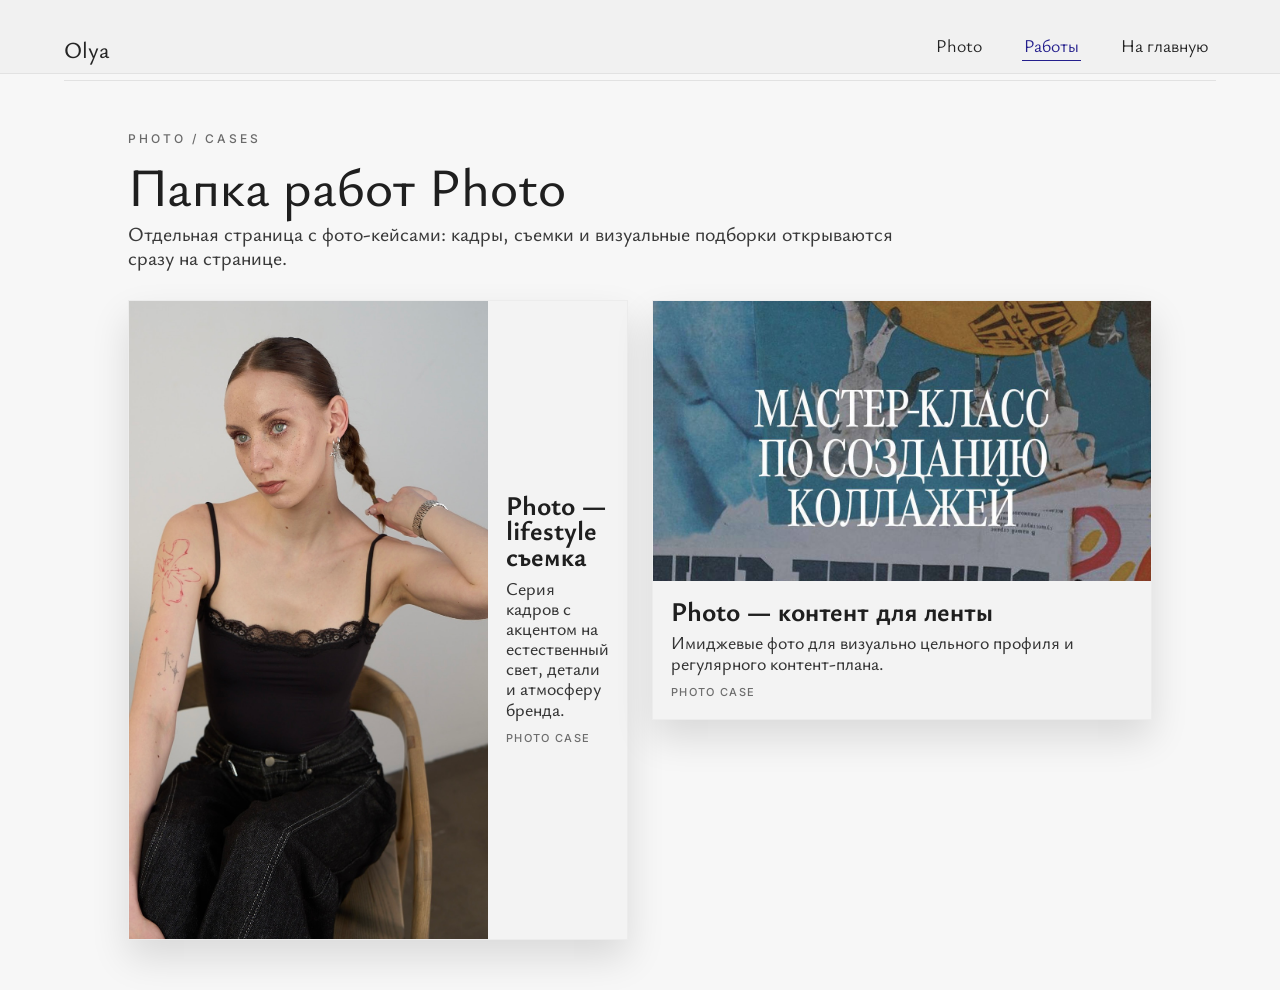
==== photo.html @ 9d99ed97 "Add Photo and Video portfolio pages with separate JSON feeds" ====
<!DOCTYPE html>
<html lang="ru">
<head>
  <meta charset="UTF-8" />
  <meta name="viewport" content="width=device-width, initial-scale=1.0" />
  <title>Photo — Olya Portfolio</title>

  <link rel="preconnect" href="https://fonts.googleapis.com">
  <link rel="preconnect" href="https://fonts.gstatic.com" crossorigin>
  <link href="https://fonts.googleapis.com/css2?family=ABeeZee:ital@0;1&family=Abel&family=Bad+Script&family=Caveat:wght@400&family=Golos+Text:wght@400;500;600;700&family=Great+Vibes&family=Inter:wght@300;400;500;600;700&family=Kristi&family=Manrope:wght@300;400;500;600;700&family=Marck+Script&family=Neucha&family=Onest:wght@300;400;500;600;700&family=Ysabeau:ital,wght@0,1..1000;1,1..1000&display=swap" rel="stylesheet">
  <link rel="stylesheet" href="styles.css" />
</head>
<body>
  <div class="page">
    <header class="site-header" id="photo-home" data-section>
      <div class="logo">Olya</div>

      <nav class="main-nav" aria-label="Меню страницы Photo">
        <a class="active" href="#photo-home">Photo</a>
        <a href="#photo-works">Работы</a>
        <a href="./index.html">На главную</a>
      </nav>
    </header>

    <main>
      <section class="surf-works reveal" id="photo-works" data-section>
        <div class="section-head">
          <p class="section-kicker">PHOTO / CASES</p>
          <h1>Папка работ Photo</h1>
          <p class="section-text">Отдельная страница с фото-кейсами: кадры, съемки и визуальные подборки открываются сразу на странице.</p>
        </div>

        <div class="surf-grid" id="works-grid" data-works-json="./data/photo-works.json" data-case-label="PHOTO CASE" aria-live="polite"></div>
      </section>
    </main>
  </div>

  <script src="script.js"></script>
</body>
</html>
---- styles.css ----
* {
  box-sizing: border-box;
}

:root {
  --bg: #f7f7f7;
  --text: #1f1f1f;
  --line: #e2e2e2;
  --accent: #221a98;
  --muted: #767676;
  --folder: #a7cce9;
  --header-height: 74px;
  --side-gap: clamp(20px, 5vw, 80px);
  --quote-inset: clamp(16px, 1.5vw, 28px);
}

html,
body {
  margin: 0;
  padding: 0;
  background: var(--bg);
  color: var(--text);
}

body {
  font-family: 'Ysabeau', sans-serif;
  font-weight: 500;
}

.page {
  width: 100%;
  margin: 0;
  min-height: 100vh;
  background: var(--bg);
  padding: 0 var(--side-gap) 40px;
}



.site-header {
  position: sticky;
  top: 0;
  z-index: 20;
  height: var(--header-height);
  display: flex;
  align-items: flex-end;
  justify-content: space-between;
  border-bottom: 1px solid var(--line);
  width: 100vw;
  margin-left: calc(50% - 50vw);
  padding: 0 calc(var(--side-gap) + 6px) 12px var(--side-gap);
  background: rgba(239, 239, 239, 0.75);
  backdrop-filter: blur(0);
  transition: background 0.25s ease, box-shadow 0.25s ease, backdrop-filter 0.25s ease;
}

.site-header.is-scrolled {
  background: rgba(239, 239, 239, 0.94);
  backdrop-filter: blur(7px);
  box-shadow: 0 10px 24px rgba(0, 0, 0, 0.12);
}

.logo {
  font-size: 23px;
  color: #252525;
  line-height: 1;
  padding-top: 4px;
}

.main-nav {
  display: flex;
  gap: 38px;
  align-items: center;
}

.main-nav a {
  font-size: 18px;
  font-weight: 400;
  color: #242424;
  text-decoration: none;
  line-height: 1;
  padding: 6px 2px;
  border-bottom: 1px solid transparent;
  transition: color 0.22s ease, border-color 0.22s ease;
}

.main-nav a:hover,
.main-nav a.active {
  color: #241f8d;
  border-bottom-color: #241f8d;
}

.hero {
  display: flex;
  justify-content: space-between;
  align-items: flex-start;
  padding: 56px 20px 0 110px;
  min-height: 760px;
  scroll-margin-top: calc(var(--header-height) + 20px);
}

.hero-main {
  position: relative;
  width: 900px;
  height: 670px;
}

.photo-window {
  position: absolute;
  left: 78px;
  top: 54px;
  width: 470px;
  background: #f7f7f7;
  box-shadow: 0 30px 48px rgba(0, 0, 0, 0.14);
}

.window-bar {
  position: relative;
  height: 30px;
  background: #e6e6e6;
  display: flex;
  align-items: center;
  padding-left: 13px;
}

.dot {
  width: 10px;
  height: 10px;
  border-radius: 50%;
  margin-right: 7px;
  display: inline-block;
}

.dot.red { background: #f16d5c; }
.dot.yellow { background: #f2be4d; }
.dot.green { background: #68c25d; }

.window-title {
  position: absolute;
  left: 50%;
  transform: translateX(-50%);
  top: 8px;
  font-family: "Inter", sans-serif;
  font-size: 8px;
  font-weight: 300;
  letter-spacing: 0.08em;
  color: #aaa;
  white-space: nowrap;
}

.portrait {
  width: 100%;
  height: 585px;
  overflow: hidden;
  background: #cfcfcf;
}

.portrait img {
  width: 100%;
  height: 100%;
  object-fit: contain;
  display: block;
}

.portrait-placeholder {
  width: 100%;
  height: 100%;
  background:
    radial-gradient(circle at 50% 30%, rgba(255, 255, 255, 0.85) 0 8%, transparent 9%),
    radial-gradient(circle at 43% 33%, rgba(255, 255, 255, 0.55) 0 2%, transparent 3%),
    radial-gradient(circle at 57% 33%, rgba(255, 255, 255, 0.55) 0 2%, transparent 3%),
    linear-gradient(180deg, rgba(255, 255, 255, 0.16), rgba(0, 0, 0, 0.1)),
    linear-gradient(135deg, #cfcfcf 0%, #9f9f9f 100%);
  filter: grayscale(1);
}

.hero-yep {
  position: absolute;
  top: -18px;
  left: 350px;
  font-family: "Great Vibes", cursive;
  font-size: 190px;
  line-height: 0.9;
  color: var(--accent);
  text-shadow: 4px 4px 0 rgba(20, 14, 90, 0.22);
  z-index: 2;
  will-change: transform;
}

.hero-about {
  position: absolute;
  left: 560px;
  top: 542px;
  width: 310px;
  will-change: transform;
}

.hero-about-title {
  font-family: "Great Vibes", cursive;
  font-size: 76px;
  line-height: 0.95;
  color: var(--accent);
  text-shadow: 2px 2px 0 rgba(20, 14, 90, 0.15);
  margin-bottom: 4px;
}

.hero-about-subtitle {
  display: flex;
  align-items: baseline;
  flex-wrap: wrap;
  gap: 5px;
  max-width: 290px;
}

.hero-kristi {
  font-family: "Manrope", sans-serif;
  font-size: 20px;
  line-height: 0.98;
  color: #666;
  font-weight: 400;
}
.hero-abel {
  font-family: "Abel", sans-serif;
  font-size: 16px;
  color: var(--muted);
  line-height: 1;
}

.hero-folders {
  width: 160px;
  padding-top: 52px;
  display: flex;
  flex-direction: column;
  gap: 46px;
  align-items: center;
}

.folder {
  width: 120px;
  text-align: center;
  border: 0;
  background: transparent;
  padding: 0;
  cursor: pointer;
  transition: transform 0.22s ease;
}

.folder:hover {
  transform: translateY(-4px);
}

.folder-icon {
  width: 62px;
  height: 46px;
  margin: 0 auto 10px;
  position: relative;
  background: var(--folder);
  border-radius: 7px 7px 8px 8px;
  box-shadow: 0 8px 16px rgba(0, 0, 0, 0.14);
  transition: box-shadow 0.22s ease, transform 0.22s ease;
  display: block;
}

.folder:hover .folder-icon,
.folder:focus-visible .folder-icon {
  transform: translateY(-2px);
  box-shadow: 0 16px 28px rgba(0, 0, 0, 0.2);
}

.folder-icon::before {
  content: "";
  position: absolute;
  top: -7px;
  left: 0;
  width: 22px;
  height: 10px;
  background: var(--folder);
  border-radius: 6px 6px 0 0;
}

.folder-name {
  font-family: "Inter", sans-serif;
  font-size: 14px;
  letter-spacing: 0.08em;
  color: #2a2a2a;
}

.about-skills {
  border-top: 1px solid var(--line);
  margin-top: -6px;
  padding: 24px var(--side-gap) 0;
  display: grid;
  grid-template-columns: 315px 1fr;
  column-gap: 140px;
  scroll-margin-top: calc(var(--header-height) + 20px);
}

.about-column h2,
.skills-column h2 {
  margin: 0 0 28px;
  font-size: 36px;
  font-weight: 700;
  color: #1f1f1f;
  line-height: 1;
}

.about-column p {
  margin: 0;
  font-size: 30px;
  line-height: 1.04;
  color: #252525;
}

.skills-list {
  list-style: none;
  margin: 0;
  padding: 0;
}

.skills-list li {
  position: relative;
  margin-bottom: 28px;
  padding-left: 28px;
  font-size: 23px;
  line-height: 1.03;
  color: #2a2a2a;
  max-width: 760px;
}

.skills-list li::before {
  content: "→";
  position: absolute;
  left: 0;
  top: -1px;
  color: var(--folder);
  font-size: 22px;
}

.work-style {
  padding: 42px var(--side-gap) 58px;
  scroll-margin-top: calc(var(--header-height) + 20px);
}

.quote-card {
  margin: 0 var(--quote-inset);
  background: #f6f6f6;
  box-shadow: 0 22px 42px rgba(0, 0, 0, 0.14);
  text-align: center;
  padding: 54px 40px 48px;
}

.quote-label {
  font-family: "Inter", sans-serif;
  font-size: 19px;
  font-weight: 300;
  letter-spacing: 0.16em;
  color: #6e6e6e;
  margin-bottom: 24px;
}

.quote-card blockquote {
  margin: 0;
  font-family: "ABeeZee", sans-serif;
  font-style: italic;
  font-size: 28px;
  line-height: 1.22;
  color: #212121;
}

.contacts {
  border-top: 1px solid var(--line);
  margin: 0;
  padding: 48px var(--side-gap) 0;
  display: flex;
  justify-content: space-between;
  align-items: flex-end;
  scroll-margin-top: calc(var(--header-height) + 20px);
}

.contacts-left { width: 340px; }

.contacts-caption {
  font-family: "Inter", sans-serif;
  font-size: 12px;
  font-weight: 300;
  letter-spacing: 0.35em;
  color: #707070;
  margin-bottom: 28px;
}

.contact-row {
  display: flex;
  align-items: center;
  gap: 14px;
  margin-bottom: 18px;
}

.contact-link {
  text-decoration: none;
  border-radius: 12px;
  padding: 4px;
  margin-left: -4px;
  transition: background-color 0.2s ease;
}

.contact-link:hover,
.contact-link:focus-visible {
  background-color: rgba(167, 204, 233, 0.2);
}

.contact-icon {
  width: 34px;
  height: 34px;
  border-radius: 10px;
  background: var(--folder);
  color: #4f6881;
  display: flex;
  align-items: center;
  justify-content: center;
  font-size: 15px;
  font-family: "Inter", sans-serif;
  box-shadow: 0 8px 14px rgba(0, 0, 0, 0.14);
}

.contact-type {
  display: block;
  font-family: "Inter", sans-serif;
  font-size: 10px;
  font-weight: 300;
  letter-spacing: 0.16em;
  color: #8a8a8a;
  margin-bottom: 3px;
}

.contact-value {
  display: block;
  font-size: 19px;
  color: #252525;
  line-height: 1;
}

.contacts-right {
  max-width: 360px;
  text-align: right;
  font-size: 21px;
  line-height: 1.25;
  font-style: italic;
  color: #252525;
  padding-bottom: 8px;
}

.toast {
  position: fixed;
  right: 28px;
  bottom: 24px;
  background: rgba(33, 33, 33, 0.92);
  color: #f2f2f2;
  font-family: "Inter", sans-serif;
  font-size: 13px;
  padding: 12px 14px;
  border-radius: 10px;
  transform: translateY(24px);
  opacity: 0;
  pointer-events: none;
  transition: transform 0.22s ease, opacity 0.22s ease;
}

.toast.is-visible {
  transform: translateY(0);
  opacity: 1;
}

.reveal {
  opacity: 0;
  transform: translateY(24px);
  transition: opacity 0.6s ease, transform 0.6s ease;
}

.reveal.is-visible {
  opacity: 1;
  transform: translateY(0);
}

.about-column h2,
.skills-column h2 {
  margin: 0 0 28px;
  font-size: 36px;
  font-family: "Ysabeau", sans-serif;
  font-weight: 400;
  color: #1f1f1f;
  line-height: 1;
}

@media (max-width: 1220px) {
  .page { padding-inline: clamp(18px, 4vw, 48px); }
  .site-header { padding-inline: clamp(18px, 4vw, 48px); }
  .hero {
    padding-left: 24px;
    padding-right: 8px;
  }
  .hero-main { width: min(760px, 100%); }
  .hero-yep { left: 280px; font-size: 160px; }
  .hero-about { left: 490px; }
}

@media (max-width: 1024px) {
  .site-header {
    padding-inline: 20px;
    height: auto;
    padding-block: 14px;
    align-items: center;
  }

  .main-nav {
    gap: 18px;
    flex-wrap: wrap;
    justify-content: flex-end;
  }

  .main-nav a { font-size: 16px; }

  .hero {
    min-height: auto;
    padding: 34px 0 0;
    gap: 24px;
  }

  .hero-main {
    width: 100%;
    height: auto;
    min-height: 620px;
  }

  .photo-window {
    left: 30px;
    width: min(520px, 62vw);
  }

  .hero-yep {
    left: min(46vw, 390px);
    top: -6px;
    font-size: clamp(120px, 16vw, 168px);
  }

  .hero-about {
    left: min(54vw, 560px);
    top: 460px;
    width: min(300px, 34vw);
  }

  .hero-about-title { font-size: 68px; }

  .about-skills {
    grid-template-columns: 1fr;
    row-gap: 36px;
    padding-top: 36px;
  }

  .contacts {
    gap: 28px;
  }
}

@media (max-width: 768px) {
  .page {
    padding-inline: 14px;
    padding-bottom: 28px;
  }

  .site-header {
    width: 100%;
    margin-left: 0;
    position: sticky;
    padding-inline: 6px;
    gap: 12px;
    align-items: flex-start;
    flex-direction: column;
  }

  .logo { font-size: 24px; }

  .main-nav {
    width: 100%;
    justify-content: space-between;
    gap: 10px;
  }

  .main-nav a {
    font-size: 15px;
    padding: 4px 0;
  }

  .hero {
    flex-direction: column;
    padding-top: 24px;
  }

  .hero-main {
    min-height: 0;
  }

  .photo-window {
    position: relative;
    left: 0;
    top: 0;
    width: 100%;
    max-width: 460px;
    margin: 0 auto;
  }

  .portrait { height: 500px; }

  .hero-yep {
    left: 52%;
    top: -32px;
    font-size: clamp(96px, 24vw, 140px);
    transform: translateX(-6%);
  }

  .hero-about {
    position: relative;
    left: 0;
    top: 0;
    width: 100%;
    max-width: 460px;
    margin: 14px auto 0;
    text-align: left;
  }

  .hero-about-title { font-size: 62px; }

  .hero-kristi { font-size: 28px; }

  .hero-folders {
    width: 100%;
    flex-direction: row;
    justify-content: space-between;
    gap: 12px;
    padding-top: 4px;
  }

  .folder {
    width: calc(33.33% - 8px);
  }

  .about-skills,
  .work-style,
  .contacts {
    padding-inline: 0;
  }

  .about-column h2,
  .skills-column h2 { font-size: 34px; }

  .about-column p,
  .skills-list li { font-size: 24px; }

  .quote-card {
    padding: 34px 22px;
  }

  .quote-card blockquote {
    font-size: 30px;
    line-height: 1.18;
  }

  .contacts {
    flex-direction: column;
    align-items: flex-start;
  }

  .contacts-right {
    text-align: left;
    font-size: 24px;
    max-width: 100%;
  }

  .toast {
    right: 12px;
    left: 12px;
    bottom: 12px;
  }

  

}



@media (max-width: 540px) {
  .main-nav a { font-size: 14px; }

  .portrait { height: 390px; }

  .hero-about-title { font-size: 54px; }

  .hero-kristi { font-size: 22px; }

  .hero-abel { font-size: 14px; }

  .folder-name {
    font-size: 12px;
    letter-spacing: 0.04em;
  }

  .about-column h2,
  .skills-column h2 { font-size: 30px; }

  .about-column p,
  .skills-list li {
    font-size: 20px;
    line-height: 1.14;
  }

  .skills-list li {
    margin-bottom: 20px;
    padding-left: 22px;
  }

  .quote-card blockquote { font-size: 28px; }

  .contact-value { font-size: 18px; }

  .contacts-right { font-size: 28px; }
}

@media (prefers-reduced-motion: reduce) {
  * {
    animation: none !important;
    transition-duration: 0.01ms !important;
    scroll-behavior: auto !important;
  }

  .reveal {
    opacity: 1;
    transform: none;
  }
}

.surf-works {
  border-top: 1px solid var(--line);
  margin-top: 6px;
  padding: 50px var(--side-gap) 10px;
  scroll-margin-top: calc(var(--header-height) + 20px);
}

.section-head {
  max-width: 780px;
  margin-bottom: 30px;
}

.section-kicker {
  margin: 0 0 14px;
  font-family: "Inter", sans-serif;
  font-size: 12px;
  letter-spacing: 0.25em;
  color: #6a6a6a;
}

.section-head h1,
.section-head h2 {
  margin: 0 0 10px;
  font-size: clamp(34px, 4.2vw, 58px);
  line-height: 0.96;
  font-weight: 500;
}

.section-text {
  margin: 0;
  font-size: 20px;
  line-height: 1.2;
  color: #3a3a3a;
}

.section-text code {
  font-family: "Inter", sans-serif;
  font-size: 0.85em;
  background: #ececec;
  border-radius: 7px;
  padding: 2px 7px;
}

.surf-grid {
  display: grid;
  grid-template-columns: repeat(2, minmax(0, 1fr));
  gap: 24px;
  align-items: start;
}

.work-card {
  width: 100%;
  margin: 0 auto;
  background: #f3f3f3;
  box-shadow: 0 18px 36px rgba(0, 0, 0, 0.12);
  border: 1px solid #ececec;
  overflow: hidden;
  display: grid;
}

.work-card.is-vertical {
  max-width: 980px;
  grid-template-columns: minmax(230px, 360px) 1fr;
}

.work-card.is-horizontal {
  max-width: 620px;
  grid-template-columns: 1fr;
}

.work-media {
  background: #d7d7d7;
}

.work-card.is-vertical .work-media {
  aspect-ratio: 9 / 16;
  max-height: min(72vh, 680px);
}

.work-card.is-horizontal .work-media {
  aspect-ratio: 16 / 9;
  max-height: min(56vh, 420px);
}

.work-media iframe,
.work-media img,
.work-media video {
  width: 100%;
  height: 100%;
  display: block;
  border: 0;
  object-fit: cover;
}

.work-content {
  padding: 18px 18px 20px;
  display: flex;
  flex-direction: column;
  justify-content: center;
}

.work-content h3 {
  margin: 0 0 8px;
  font-size: 27px;
  line-height: 0.95;
}

.work-content p {
  margin: 0;
  font-size: 18px;
  color: #353535;
  line-height: 1.12;
}

.work-meta {
  display: inline-flex;
  margin-top: 12px;
  font-family: "Inter", sans-serif;
  font-size: 11px;
  letter-spacing: 0.12em;
  color: #6d6d6d;
}

.surf-empty {
  padding: 24px;
  background: #efefef;
  font-size: 18px;
}

@media (max-width: 900px) {
  .surf-grid {
    grid-template-columns: 1fr;
  }

  .work-card.is-vertical,
  .work-card.is-horizontal {
    max-width: 560px;
    grid-template-columns: 1fr;
  }

  .work-card.is-vertical .work-media,
  .work-card.is-horizontal .work-media {
    aspect-ratio: 9 / 16;
    max-height: min(72vh, 620px);
  }
}

@media (max-width: 768px) {
  .surf-works {
    padding-inline: 0;
    padding-top: 34px;
  }

  .section-text {
    font-size: 18px;
  }

  .work-content h3 {
    font-size: 24px;
  }
}
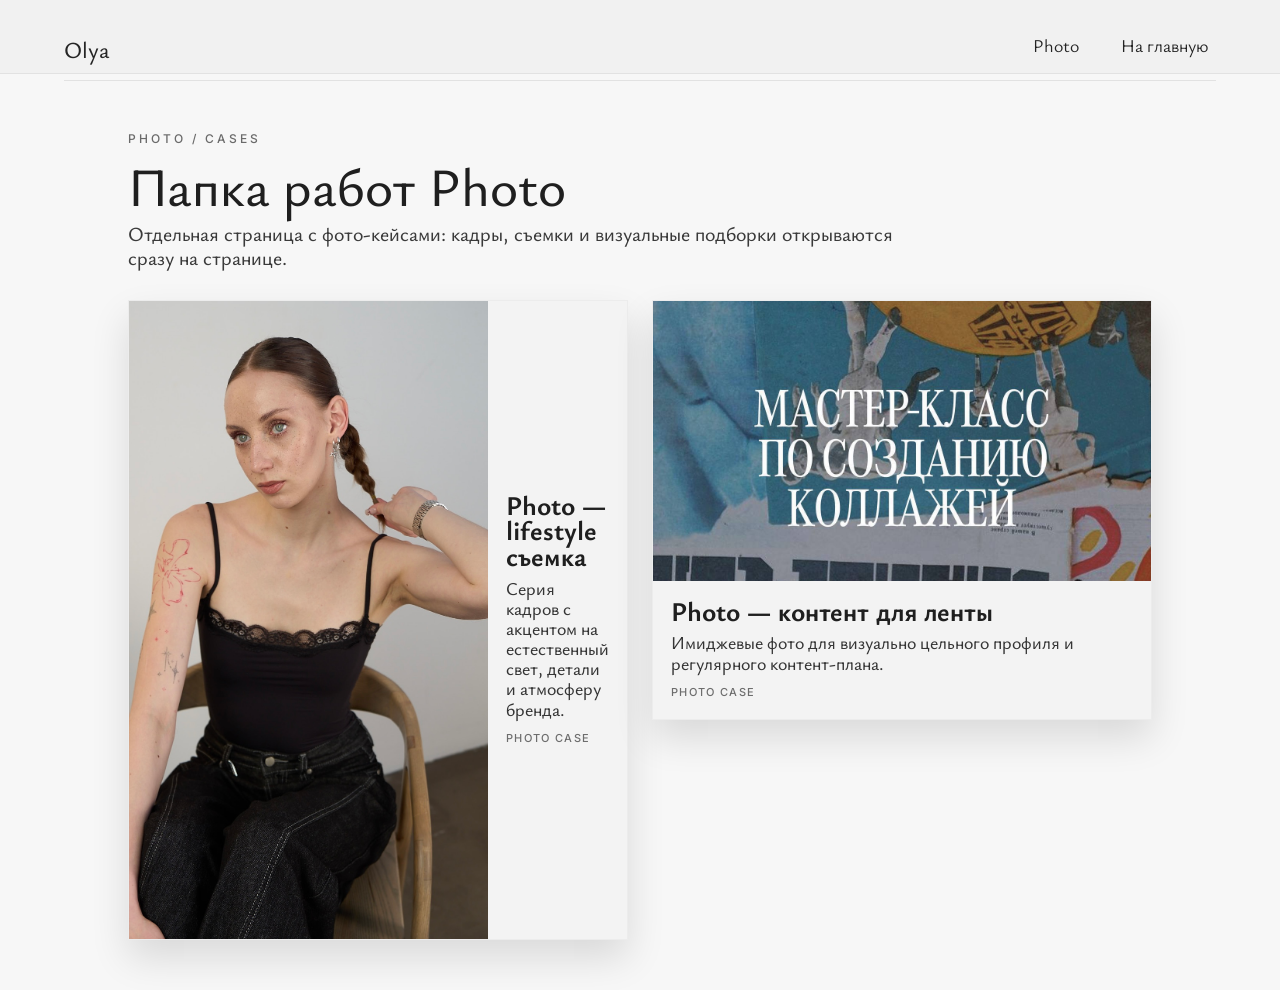
==== commit a76c1688: "Merge branch 'main' of https://github.com/d-k-acio-aud/olya_portfolio" ====
--- a/photo.html
+++ b/photo.html
@@ -1,9 +1,18 @@
 <!DOCTYPE html>
 <html lang="ru">
 <head>
+
   <meta charset="UTF-8" />
   <meta name="viewport" content="width=device-width, initial-scale=1.0" />
   <title>Photo — Olya Portfolio</title>
+
+  <link rel="apple-touch-icon" sizes="180x180" href="./icons/apple-touch-icon.png">
+  <link rel="icon" type="image/png" sizes="32x32" href="./icons/favicon-32x32.png">
+  <!-- <link rel="icon" type="image/png" sizes="16x16" href="./icons/favicon-16x16.png"> -->
+  <link rel="icon" href="./icons/favicon.ico">
+  <link rel="shortcut icon" href="./icons/favicon.ico">
+  <link rel="manifest" href="./icons/site.webmanifest">
+  <meta name="theme-color" content="#ffffff">
 
   <link rel="preconnect" href="https://fonts.googleapis.com">
   <link rel="preconnect" href="https://fonts.gstatic.com" crossorigin>
@@ -17,7 +26,6 @@
 
       <nav class="main-nav" aria-label="Меню страницы Photo">
         <a class="active" href="#photo-home">Photo</a>
-        <a href="#photo-works">Работы</a>
         <a href="./index.html">На главную</a>
       </nav>
     </header>
